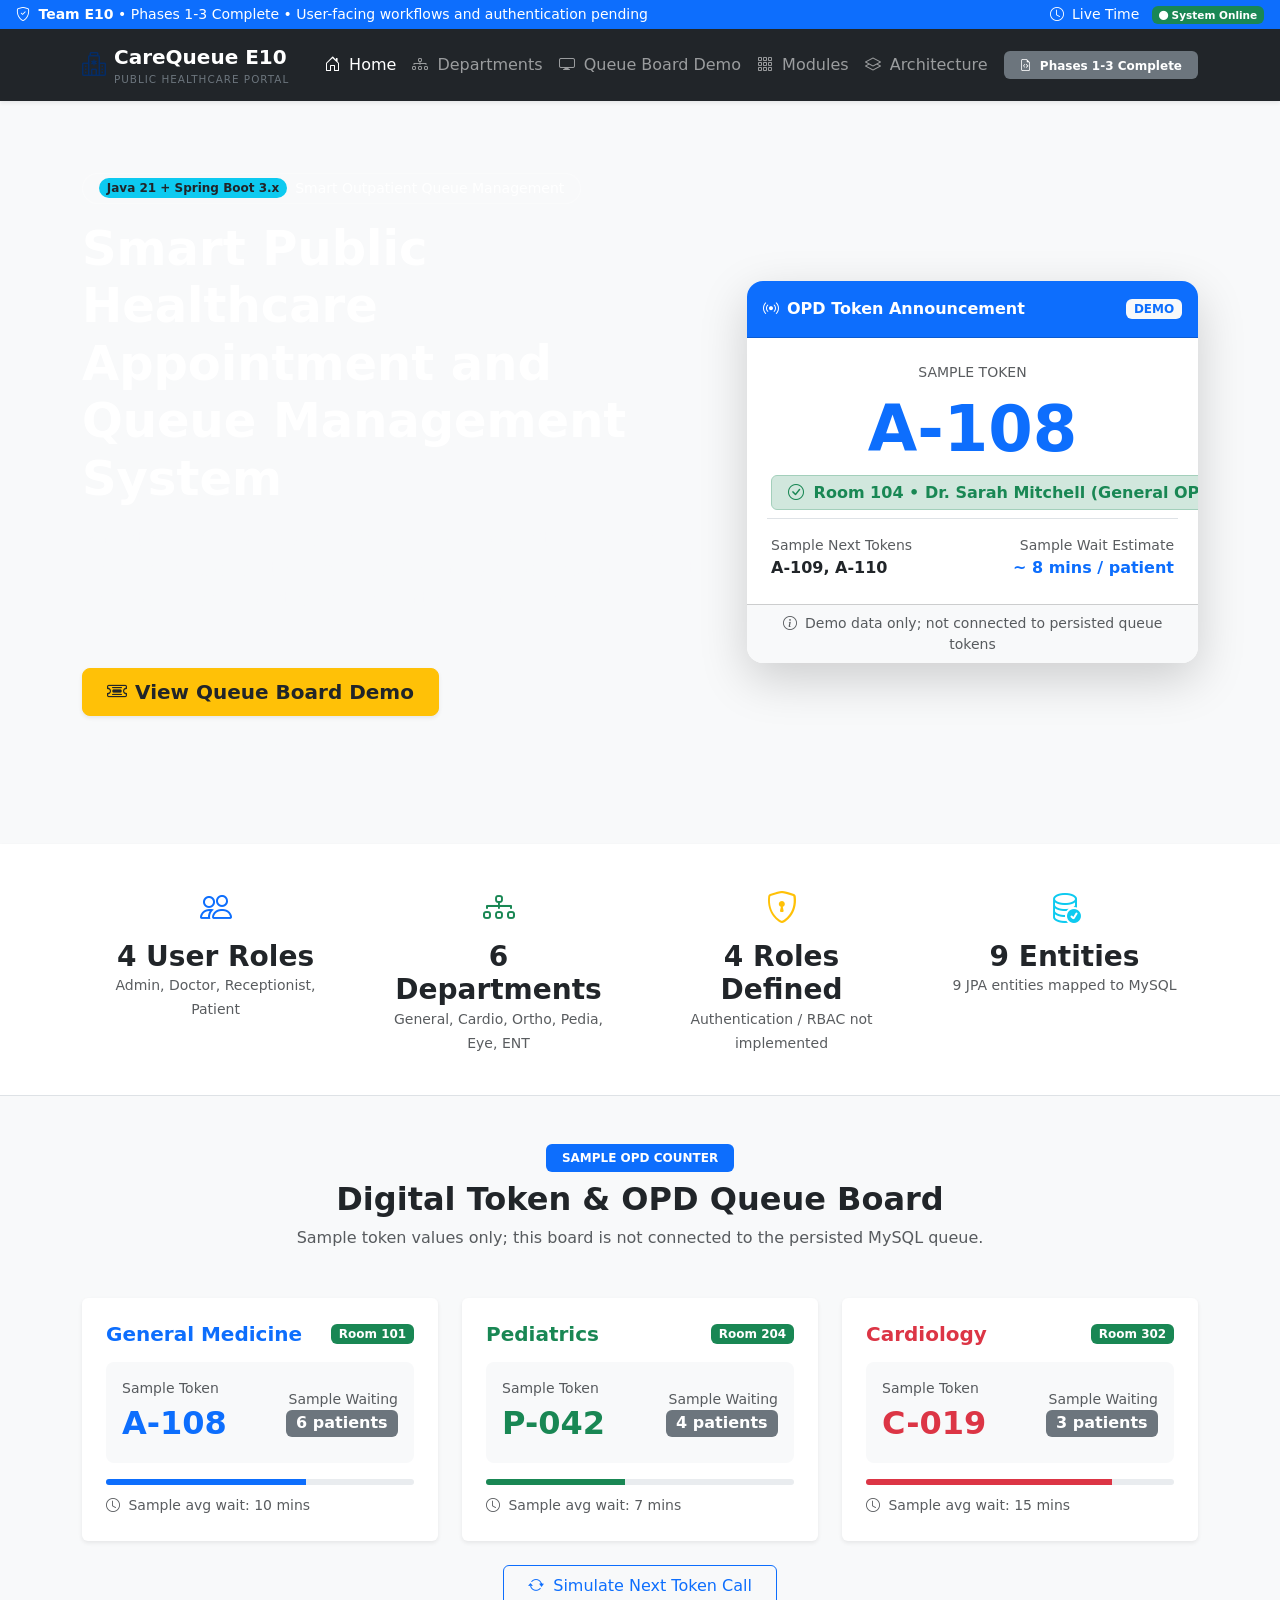
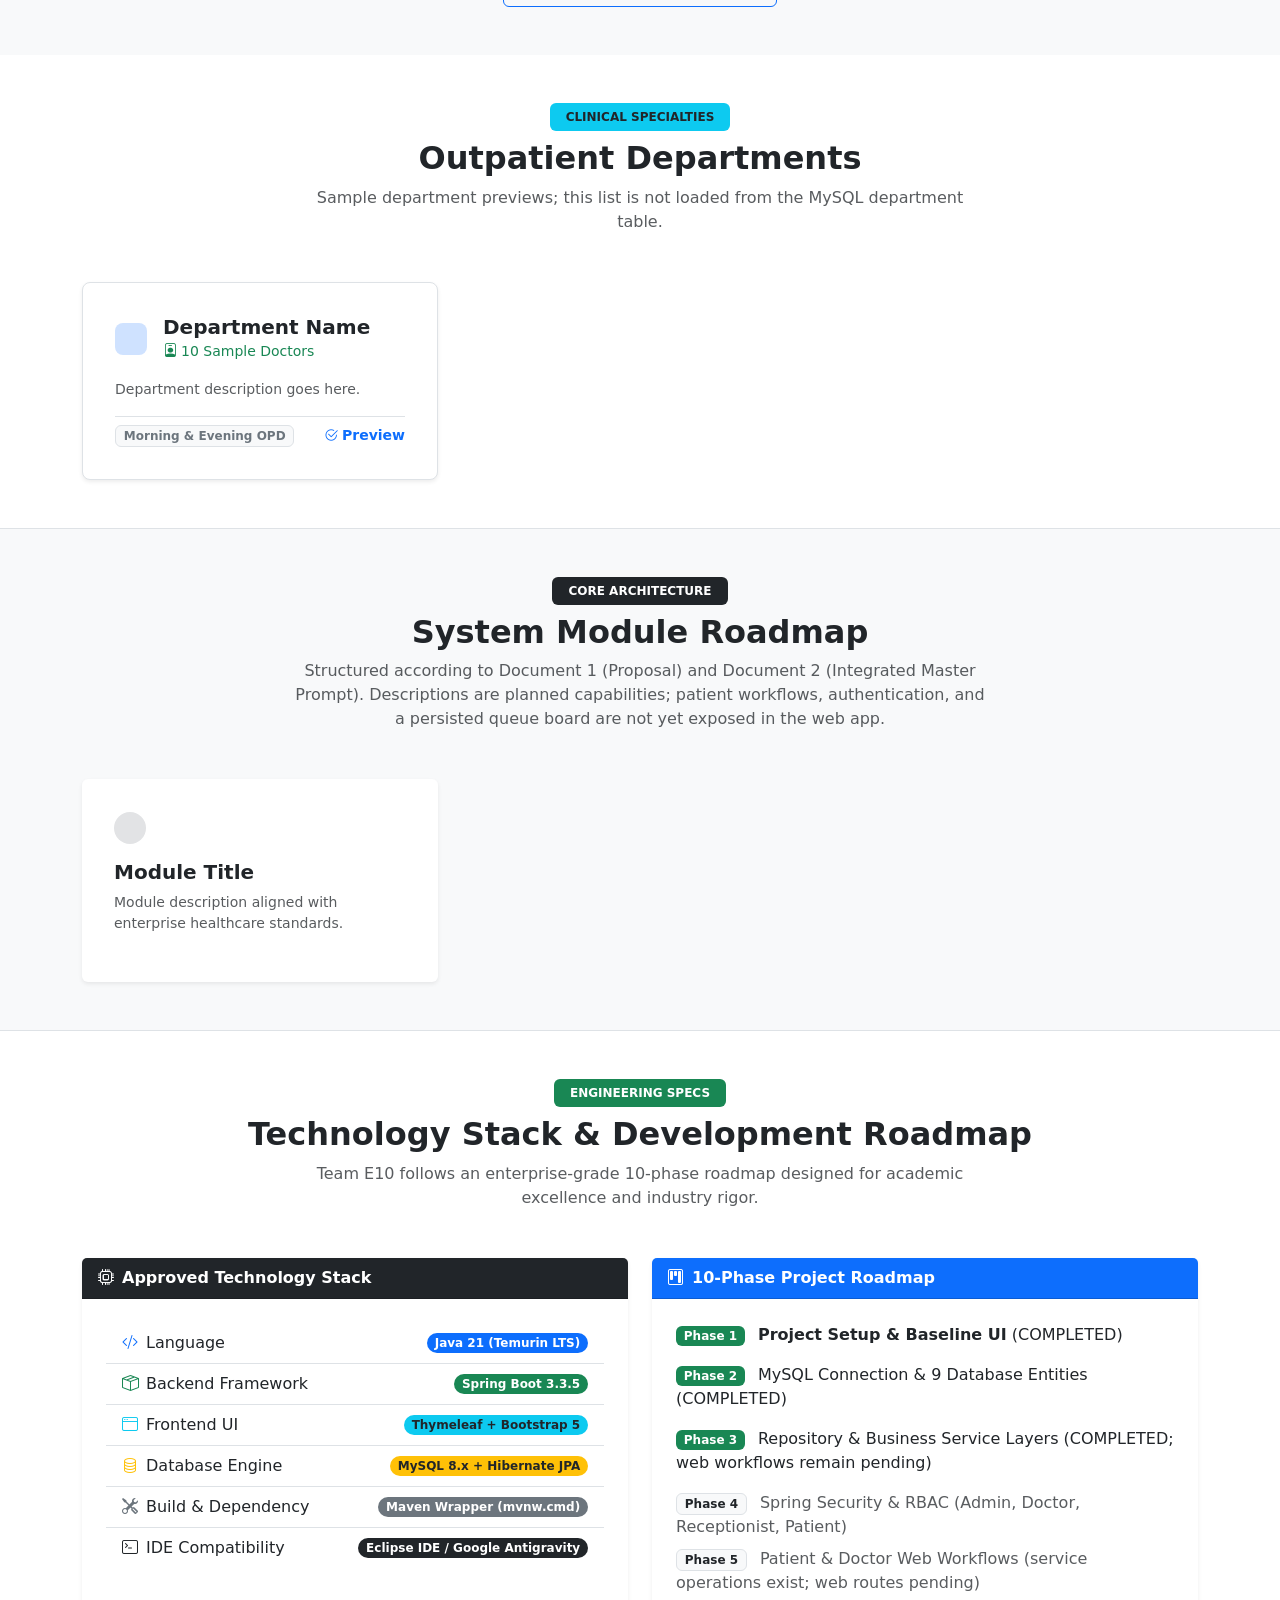
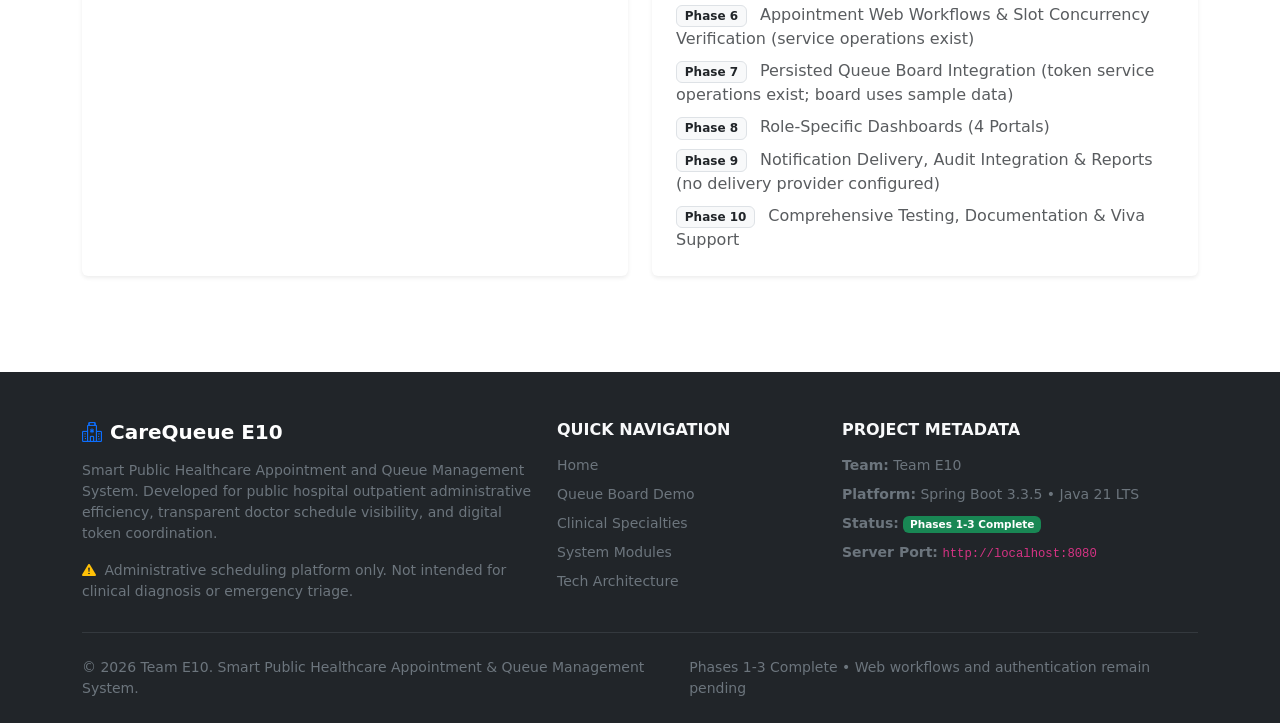
==== src/main/resources/templates/index.html @ 9a917bd4 "Prepare Team E10 CareQueue for deployment" ====
<!DOCTYPE html>
<html lang="en" xmlns:th="http://www.thymeleaf.org">
<head>
    <meta charset="UTF-8">
    <meta name="viewport" content="width=device-width, initial-scale=1.0">
    <title th:text="${appName} + ' | ' + ${teamName}">Smart Public Healthcare - Team E10</title>

    <!-- Bootstrap 5 CSS -->
    <link href="https://cdn.jsdelivr.net/npm/bootstrap@5.3.3/dist/css/bootstrap.min.css" rel="stylesheet" integrity="sha384-QWTKZyjpPEjISv5WaRU9OFeRpok6YctnYmDr5pNlyT2bRjXh0JMhjY6hW+ALEwIH" crossorigin="anonymous">
    <!-- Bootstrap Icons -->
    <link rel="stylesheet" href="https://cdn.jsdelivr.net/npm/bootstrap-icons@1.11.3/font/bootstrap-icons.min.css">
    <!-- Custom CSS -->
    <link rel="stylesheet" th:href="@{/css/style.css}" href="/css/style.css">
</head>
<body class="d-flex flex-column min-vh-100 bg-light">

    <!-- Top Announcement Bar -->
    <div class="bg-primary text-white py-1 px-3 small d-flex justify-content-between align-items-center">
        <div>
            <i class="bi bi-shield-check me-1"></i>
            <span class="fw-semibold" th:text="${teamName}">Team E10</span> &bull;
            <span>Phases 1-3 Complete &bull; User-facing workflows and authentication pending</span>
        </div>
        <div class="d-none d-md-block">
            <i class="bi bi-clock me-1"></i>
            <span id="liveClock" th:text="${serverTime}">Live Time</span>
            <span class="badge bg-success ms-2"><i class="bi bi-circle-fill small me-1"></i>System Online</span>
        </div>
    </div>

    <!-- Main Navigation Bar -->
    <nav class="navbar navbar-expand-lg navbar-dark bg-dark sticky-top shadow-sm">
        <div class="container">
            <a class="navbar-brand d-flex align-items-center" href="#">
                <span class="brand-icon me-2">
                    <i class="bi bi-hospital fs-4 text-primary-emphasis"></i>
                </span>
                <div>
                    <span class="fw-bold tracking-tight">CareQueue E10</span>
                    <small class="d-block text-secondary text-uppercase" style="font-size: 0.65rem; letter-spacing: 1px;">Public Healthcare Portal</small>
                </div>
            </a>
            <button class="navbar-toggler" type="button" data-bs-toggle="collapse" data-bs-target="#navbarContent" aria-controls="navbarContent" aria-expanded="false" aria-label="Toggle navigation">
                <span class="navbar-toggler-icon"></span>
            </button>
            <div class="collapse navbar-collapse" id="navbarContent">
                <ul class="navbar-nav ms-auto mb-2 mb-lg-0 align-items-lg-center">
                    <li class="nav-item">
                        <a class="nav-link active" aria-current="page" href="#home"><i class="bi bi-house-door me-1"></i> Home</a>
                    </li>
                    <li class="nav-item">
                        <a class="nav-link" href="#departments"><i class="bi bi-diagram-3 me-1"></i> Departments</a>
                    </li>
                    <li class="nav-item">
                        <a class="nav-link" href="#queue-board"><i class="bi bi-display me-1"></i> Queue Board Demo</a>
                    </li>
                    <li class="nav-item">
                        <a class="nav-link" href="#modules"><i class="bi bi-grid-3x3-gap me-1"></i> Modules</a>
                    </li>
                    <li class="nav-item">
                        <a class="nav-link" href="#architecture"><i class="bi bi-layers me-1"></i> Architecture</a>
                    </li>
                    <li class="nav-item ms-lg-2">
                        <span class="badge bg-secondary px-3 py-2 text-white">
                            <i class="bi bi-file-earmark-code me-1"></i> Phases 1-3 Complete
                        </span>
                    </li>
                </ul>
            </div>
        </div>
    </nav>

    <!-- Hero Section -->
    <header id="home" class="hero-section text-white py-5 position-relative">
        <div class="container py-4">
            <div class="row align-items-center g-4">
                <div class="col-lg-7">
                    <div class="d-inline-flex align-items-center bg-white bg-opacity-10 border border-white border-opacity-25 rounded-pill px-3 py-1 mb-3">
                        <span class="badge bg-info text-dark rounded-pill me-2">Java 21 + Spring Boot 3.x</span>
                        <small class="text-white">Smart Outpatient Queue Management</small>
                    </div>
                    <h1 class="display-5 fw-bold mb-3" th:text="${appName}">Smart Public Healthcare Appointment and Queue Management System</h1>
                    <p class="lead text-light mb-4">
                        A centralized, transparent scheduling and digital queuing platform designed to eliminate OPD crowding, reduce patient waiting times, and streamline doctor clinic schedules in public hospitals.
                    </p>
                    <div class="d-flex flex-wrap gap-2">
                        <a href="#queue-board" class="btn btn-warning btn-lg px-4 fw-semibold text-dark shadow-sm">
                            <i class="bi bi-ticket-detailed me-2"></i>View Queue Board Demo
                        </a>
                        <a href="#modules" class="btn btn-outline-light btn-lg px-4">
                            <i class="bi bi-info-circle me-2"></i>Explore System Modules
                        </a>
                    </div>
                </div>
                <div class="col-lg-5">
                    <!-- Sample OPD Status Highlight Box -->
                    <div class="card border-0 shadow-lg text-dark bg-white rounded-4 overflow-hidden">
                        <div class="card-header bg-primary text-white py-3 d-flex justify-content-between align-items-center">
                            <span class="fw-bold"><i class="bi bi-broadcast me-2"></i>OPD Token Announcement</span>
                            <span class="badge bg-light text-primary">DEMO</span>
                        </div>
                        <div class="card-body p-4 text-center">
                            <div class="text-muted small text-uppercase tracking-wider">Sample Token</div>
                            <div class="display-3 fw-bold text-primary my-2" id="currentTokenDisplay">A-108</div>
                            <div class="badge bg-success-subtle text-success border border-success-subtle px-3 py-2 fs-6 mb-3">
                                <i class="bi bi-check-circle me-1"></i> Room 104 &bull; Dr. Sarah Mitchell (General OPD)
                            </div>
                            <div class="row g-2 text-start pt-2 border-top">
                                <div class="col-6">
                                    <small class="text-muted d-block">Sample Next Tokens</small>
                                    <span class="fw-bold text-dark fs-6" id="nextTokenDisplay">A-109, A-110</span>
                                </div>
                                <div class="col-6 text-end">
                                    <small class="text-muted d-block">Sample Wait Estimate</small>
                                    <span class="fw-bold text-primary fs-6" id="estWaitDisplay">~ 8 mins / patient</span>
                                </div>
                            </div>
                        </div>
                        <div class="card-footer bg-light small text-center text-muted py-2">
                            <i class="bi bi-info-circle me-1"></i> Demo data only; not connected to persisted queue tokens
                        </div>
                    </div>
                </div>
            </div>
        </div>
    </header>

    <!-- Key Metrics Ribbon -->
    <section class="py-4 bg-white border-bottom shadow-sm">
        <div class="container">
            <div class="row text-center g-3">
                <div class="col-6 col-md-3">
                    <div class="p-3">
                        <i class="bi bi-people fs-2 text-primary"></i>
                        <h3 class="fw-bold mt-2 mb-0">4 User Roles</h3>
                        <small class="text-muted">Admin, Doctor, Receptionist, Patient</small>
                    </div>
                </div>
                <div class="col-6 col-md-3">
                    <div class="p-3">
                        <i class="bi bi-diagram-3 fs-2 text-success"></i>
                        <h3 class="fw-bold mt-2 mb-0">6 Departments</h3>
                        <small class="text-muted">General, Cardio, Ortho, Pedia, Eye, ENT</small>
                    </div>
                </div>
                <div class="col-6 col-md-3">
                    <div class="p-3">
                        <i class="bi bi-shield-lock fs-2 text-warning"></i>
                        <h3 class="fw-bold mt-2 mb-0">4 Roles Defined</h3>
                        <small class="text-muted">Authentication / RBAC not implemented</small>
                    </div>
                </div>
                <div class="col-6 col-md-3">
                    <div class="p-3">
                        <i class="bi bi-database-check fs-2 text-info"></i>
                        <h3 class="fw-bold mt-2 mb-0">9 Entities</h3>
                        <small class="text-muted">9 JPA entities mapped to MySQL</small>
                    </div>
                </div>
            </div>
        </div>
    </section>

    <!-- Sample OPD Queue Board Section -->
    <section id="queue-board" class="py-5 bg-light">
        <div class="container">
            <div class="text-center mb-5">
                <span class="badge bg-primary text-uppercase px-3 py-2 mb-2">Sample OPD Counter</span>
                <h2 class="fw-bold">Digital Token &amp; OPD Queue Board</h2>
                <p class="text-muted mx-auto" style="max-width: 700px;">
                    Sample token values only; this board is not connected to the persisted MySQL queue.
                </p>
            </div>

            <div class="row g-4">
                <div class="col-md-4">
                    <div class="card h-100 border-0 shadow-sm queue-card">
                        <div class="card-body p-4">
                            <div class="d-flex justify-content-between align-items-center mb-3">
                                <h5 class="fw-bold mb-0 text-primary">General Medicine</h5>
                                <span class="badge bg-success">Room 101</span>
                            </div>
                            <div class="d-flex align-items-center justify-content-between my-3 p-3 bg-light rounded-3">
                                <div>
                                    <small class="text-muted d-block">Sample Token</small>
                                    <span class="fs-2 fw-bold text-primary">A-108</span>
                                </div>
                                <div class="text-end">
                                    <small class="text-muted d-block">Sample Waiting</small>
                                    <span class="badge bg-secondary fs-6">6 patients</span>
                                </div>
                            </div>
                            <div class="progress mb-2" style="height: 6px;">
                                <div class="progress-bar bg-primary" role="progressbar" style="width: 65%;" aria-valuenow="65" aria-valuemin="0" aria-valuemax="100"></div>
                            </div>
                            <small class="text-muted"><i class="bi bi-clock me-1"></i> Sample avg wait: 10 mins</small>
                        </div>
                    </div>
                </div>

                <div class="col-md-4">
                    <div class="card h-100 border-0 shadow-sm queue-card">
                        <div class="card-body p-4">
                            <div class="d-flex justify-content-between align-items-center mb-3">
                                <h5 class="fw-bold mb-0 text-success">Pediatrics</h5>
                                <span class="badge bg-success">Room 204</span>
                            </div>
                            <div class="d-flex align-items-center justify-content-between my-3 p-3 bg-light rounded-3">
                                <div>
                                    <small class="text-muted d-block">Sample Token</small>
                                    <span class="fs-2 fw-bold text-success">P-042</span>
                                </div>
                                <div class="text-end">
                                    <small class="text-muted d-block">Sample Waiting</small>
                                    <span class="badge bg-secondary fs-6">4 patients</span>
                                </div>
                            </div>
                            <div class="progress mb-2" style="height: 6px;">
                                <div class="progress-bar bg-success" role="progressbar" style="width: 45%;" aria-valuenow="45" aria-valuemin="0" aria-valuemax="100"></div>
                            </div>
                            <small class="text-muted"><i class="bi bi-clock me-1"></i> Sample avg wait: 7 mins</small>
                        </div>
                    </div>
                </div>

                <div class="col-md-4">
                    <div class="card h-100 border-0 shadow-sm queue-card">
                        <div class="card-body p-4">
                            <div class="d-flex justify-content-between align-items-center mb-3">
                                <h5 class="fw-bold mb-0 text-danger">Cardiology</h5>
                                <span class="badge bg-success">Room 302</span>
                            </div>
                            <div class="d-flex align-items-center justify-content-between my-3 p-3 bg-light rounded-3">
                                <div>
                                    <small class="text-muted d-block">Sample Token</small>
                                    <span class="fs-2 fw-bold text-danger">C-019</span>
                                </div>
                                <div class="text-end">
                                    <small class="text-muted d-block">Sample Waiting</small>
                                    <span class="badge bg-secondary fs-6">3 patients</span>
                                </div>
                            </div>
                            <div class="progress mb-2" style="height: 6px;">
                                <div class="progress-bar bg-danger" role="progressbar" style="width: 80%;" aria-valuenow="80" aria-valuemin="0" aria-valuemax="100"></div>
                            </div>
                            <small class="text-muted"><i class="bi bi-clock me-1"></i> Sample avg wait: 15 mins</small>
                        </div>
                    </div>
                </div>
            </div>

            <!-- Interactive Token Simulator Button -->
            <div class="text-center mt-4">
                <button type="button" id="btnSimulateToken" class="btn btn-outline-primary px-4 py-2">
                    <i class="bi bi-arrow-repeat me-1"></i> Simulate Next Token Call
                </button>
                <div id="simAlert" class="mt-2 text-success small fw-semibold" style="display: none;"></div>
            </div>
        </div>
    </section>

    <!-- Hospital Departments Section -->
    <section id="departments" class="py-5 bg-white">
        <div class="container">
            <div class="text-center mb-5">
                <span class="badge bg-info text-dark text-uppercase px-3 py-2 mb-2">Clinical Specialties</span>
                <h2 class="fw-bold">Outpatient Departments</h2>
                <p class="text-muted mx-auto" style="max-width: 650px;">
                    Sample department previews; this list is not loaded from the MySQL department table.
                </p>
            </div>

            <div class="row g-4">
                <div class="col-md-6 col-lg-4" th:each="dept : ${departments}">
                    <div class="card h-100 border rounded-3 p-3 department-card shadow-sm">
                        <div class="card-body">
                            <div class="d-flex align-items-center mb-3">
                                <div class="icon-box bg-primary-subtle text-primary rounded-3 p-3 me-3">
                                    <i class="bi fs-3" th:classappend="${dept.icon}"></i>
                                </div>
                                <div>
                                    <h5 class="fw-bold mb-0 text-dark" th:text="${dept.name}">Department Name</h5>
                                    <small class="text-success"><i class="bi bi-person-badge me-1"></i><span th:text="${dept.doctorCount}">10</span> Sample Doctors</small>
                                </div>
                            </div>
                            <p class="text-muted small mb-3" th:text="${dept.description}">Department description goes here.</p>
                            <div class="d-flex justify-content-between align-items-center pt-2 border-top">
                                <span class="badge bg-light text-secondary border">Morning &amp; Evening OPD</span>
                                <span class="text-primary small fw-semibold"><i class="bi bi-check2-circle me-1"></i>Preview</span>
                            </div>
                        </div>
                    </div>
                </div>
            </div>
        </div>
    </section>

    <!-- System Modules Section -->
    <section id="modules" class="py-5 bg-light border-top">
        <div class="container">
            <div class="text-center mb-5">
                <span class="badge bg-dark text-uppercase px-3 py-2 mb-2">Core Architecture</span>
                <h2 class="fw-bold">System Module Roadmap</h2>
                <p class="text-muted mx-auto" style="max-width: 700px;">
                    Structured according to Document 1 (Proposal) and Document 2 (Integrated Master Prompt).
                    Descriptions are planned capabilities; patient workflows, authentication, and a persisted queue board are not yet exposed in the web app.
                </p>
            </div>

            <div class="row g-4">
                <div class="col-md-6 col-lg-4" th:each="moduleItem : ${modules}">
                    <div class="card h-100 border-0 shadow-sm p-3 module-card">
                        <div class="card-body">
                            <div class="icon-box bg-secondary-subtle text-dark rounded-circle p-3 d-inline-flex mb-3">
                                <i class="bi fs-4" th:classappend="${moduleItem.icon}"></i>
                            </div>
                            <h5 class="fw-bold text-dark mb-2" th:text="${moduleItem.title}">Module Title</h5>
                            <p class="text-muted small" th:text="${moduleItem.description}">Module description aligned with enterprise healthcare standards.</p>
                        </div>
                    </div>
                </div>
            </div>
        </div>
    </section>

    <!-- Technical Architecture & Specifications Section -->
    <section id="architecture" class="py-5 bg-white border-top">
        <div class="container">
            <div class="text-center mb-5">
                <span class="badge bg-success text-uppercase px-3 py-2 mb-2">Engineering Specs</span>
                <h2 class="fw-bold">Technology Stack &amp; Development Roadmap</h2>
                <p class="text-muted mx-auto" style="max-width: 700px;">
                    Team E10 follows an enterprise-grade 10-phase roadmap designed for academic excellence and industry rigor.
                </p>
            </div>

            <div class="row g-4 mb-5">
                <div class="col-lg-6">
                    <div class="card border-0 shadow-sm h-100">
                        <div class="card-header bg-dark text-white fw-bold">
                            <i class="bi bi-cpu me-2"></i>Approved Technology Stack
                        </div>
                        <div class="card-body p-4">
                            <ul class="list-group list-group-flush">
                                <li class="list-group-item d-flex justify-content-between align-items-center">
                                    <span><i class="bi bi-code-slash text-primary me-2"></i>Language</span>
                                    <span class="badge bg-primary rounded-pill">Java 21 (Temurin LTS)</span>
                                </li>
                                <li class="list-group-item d-flex justify-content-between align-items-center">
                                    <span><i class="bi bi-box-seam text-success me-2"></i>Backend Framework</span>
                                    <span class="badge bg-success rounded-pill">Spring Boot 3.3.5</span>
                                </li>
                                <li class="list-group-item d-flex justify-content-between align-items-center">
                                    <span><i class="bi bi-window text-info me-2"></i>Frontend UI</span>
                                    <span class="badge bg-info text-dark rounded-pill">Thymeleaf + Bootstrap 5</span>
                                </li>
                                <li class="list-group-item d-flex justify-content-between align-items-center">
                                    <span><i class="bi bi-database text-warning me-2"></i>Database Engine</span>
                                    <span class="badge bg-warning text-dark rounded-pill">MySQL 8.x + Hibernate JPA</span>
                                </li>
                                <li class="list-group-item d-flex justify-content-between align-items-center">
                                    <span><i class="bi bi-tools text-secondary me-2"></i>Build &amp; Dependency</span>
                                    <span class="badge bg-secondary rounded-pill">Maven Wrapper (mvnw.cmd)</span>
                                </li>
                                <li class="list-group-item d-flex justify-content-between align-items-center">
                                    <span><i class="bi bi-terminal text-dark me-2"></i>IDE Compatibility</span>
                                    <span class="badge bg-dark rounded-pill">Eclipse IDE / Google Antigravity</span>
                                </li>
                            </ul>
                        </div>
                    </div>
                </div>

                <div class="col-lg-6">
                    <div class="card border-0 shadow-sm h-100">
                        <div class="card-header bg-primary text-white fw-bold">
                            <i class="bi bi-kanban me-2"></i>10-Phase Project Roadmap
                        </div>
                        <div class="card-body p-4">
                            <div class="timeline">
                                <div class="timeline-item active mb-3">
                                    <span class="badge bg-success me-2">Phase 1</span>
                                    <strong>Project Setup &amp; Baseline UI</strong> (COMPLETED)
                                </div>
                                <div class="timeline-item active mb-3">
                                    <span class="badge bg-success me-2">Phase 2</span>
                                    MySQL Connection &amp; 9 Database Entities (COMPLETED)
                                </div>
                                <div class="timeline-item active mb-3">
                                    <span class="badge bg-success me-2">Phase 3</span>
                                    Repository &amp; Business Service Layers (COMPLETED; web workflows remain pending)
                                </div>
                                <div class="timeline-item text-muted mb-2">
                                    <span class="badge bg-light text-dark border me-2">Phase 4</span>
                                    Spring Security &amp; RBAC (Admin, Doctor, Receptionist, Patient)
                                </div>
                                <div class="timeline-item text-muted mb-2">
                                    <span class="badge bg-light text-dark border me-2">Phase 5</span>
                                    Patient &amp; Doctor Web Workflows (service operations exist; web routes pending)
                                </div>
                                <div class="timeline-item text-muted mb-2">
                                    <span class="badge bg-light text-dark border me-2">Phase 6</span>
                                    Appointment Web Workflows &amp; Slot Concurrency Verification (service operations exist)
                                </div>
                                <div class="timeline-item text-muted mb-2">
                                    <span class="badge bg-light text-dark border me-2">Phase 7</span>
                                    Persisted Queue Board Integration (token service operations exist; board uses sample data)
                                </div>
                                <div class="timeline-item text-muted mb-2">
                                    <span class="badge bg-light text-dark border me-2">Phase 8</span>
                                    Role-Specific Dashboards (4 Portals)
                                </div>
                                <div class="timeline-item text-muted mb-2">
                                    <span class="badge bg-light text-dark border me-2">Phase 9</span>
                                    Notification Delivery, Audit Integration &amp; Reports (no delivery provider configured)
                                </div>
                                <div class="timeline-item text-muted">
                                    <span class="badge bg-light text-dark border me-2">Phase 10</span>
                                    Comprehensive Testing, Documentation &amp; Viva Support
                                </div>
                            </div>
                        </div>
                    </div>
                </div>
            </div>
        </div>
    </section>

    <!-- Footer -->
    <footer class="bg-dark text-white pt-5 pb-4 mt-auto">
        <div class="container">
            <div class="row g-4">
                <div class="col-md-6 col-lg-5">
                    <h5 class="fw-bold text-white mb-3">
                        <i class="bi bi-hospital text-primary me-2"></i>CareQueue E10
                    </h5>
                    <p class="text-secondary small">
                        Smart Public Healthcare Appointment and Queue Management System. Developed for public hospital outpatient administrative efficiency, transparent doctor schedule visibility, and digital token coordination.
                    </p>
                    <p class="small text-secondary mb-0">
                        <i class="bi bi-exclamation-triangle-fill text-warning me-1"></i>
                        Administrative scheduling platform only. Not intended for clinical diagnosis or emergency triage.
                    </p>
                </div>
                <div class="col-md-3 col-lg-3">
                    <h6 class="fw-bold text-uppercase text-light mb-3">Quick Navigation</h6>
                    <ul class="list-unstyled small">
                        <li class="mb-2"><a href="#home" class="text-secondary text-decoration-none hover-white">Home</a></li>
                        <li class="mb-2"><a href="#queue-board" class="text-secondary text-decoration-none hover-white">Queue Board Demo</a></li>
                        <li class="mb-2"><a href="#departments" class="text-secondary text-decoration-none hover-white">Clinical Specialties</a></li>
                        <li class="mb-2"><a href="#modules" class="text-secondary text-decoration-none hover-white">System Modules</a></li>
                        <li class="mb-2"><a href="#architecture" class="text-secondary text-decoration-none hover-white">Tech Architecture</a></li>
                    </ul>
                </div>
                <div class="col-md-3 col-lg-4">
                    <h6 class="fw-bold text-uppercase text-light mb-3">Project Metadata</h6>
                    <ul class="list-unstyled small text-secondary">
                        <li class="mb-2"><strong>Team:</strong> <span th:text="${teamName}">Team E10</span></li>
                        <li class="mb-2"><strong>Platform:</strong> Spring Boot 3.3.5 &bull; Java 21 LTS</li>
                        <li class="mb-2"><strong>Status:</strong> <span class="badge bg-success">Phases 1-3 Complete</span></li>
                        <li class="mb-2"><strong>Server Port:</strong> <code th:text="|http://localhost:${serverPort}|">http://localhost:8080</code></li>
                    </ul>
                </div>
            </div>
            <hr class="border-secondary my-4">
            <div class="d-flex flex-column flex-sm-row justify-content-between align-items-center small text-secondary">
                <div>&copy; 2026 Team E10. Smart Public Healthcare Appointment &amp; Queue Management System.</div>
                <div class="mt-2 mt-sm-0">Phases 1-3 Complete &bull; Web workflows and authentication remain pending</div>
            </div>
        </div>
    </footer>

    <!-- Bootstrap 5 Bundle JS -->
    <script src="https://cdn.jsdelivr.net/npm/bootstrap@5.3.3/dist/js/bootstrap.bundle.min.js" integrity="sha384-YvpcrYf0tY3lHB60NNkmXc5s9fDVZLESaAA55NDzOxhy9GkcIdslK1eN7N6jIeHz" crossorigin="anonymous"></script>
    <!-- Custom JavaScript -->
    <script th:src="@{/js/main.js}" src="/js/main.js"></script>
</body>
</html>
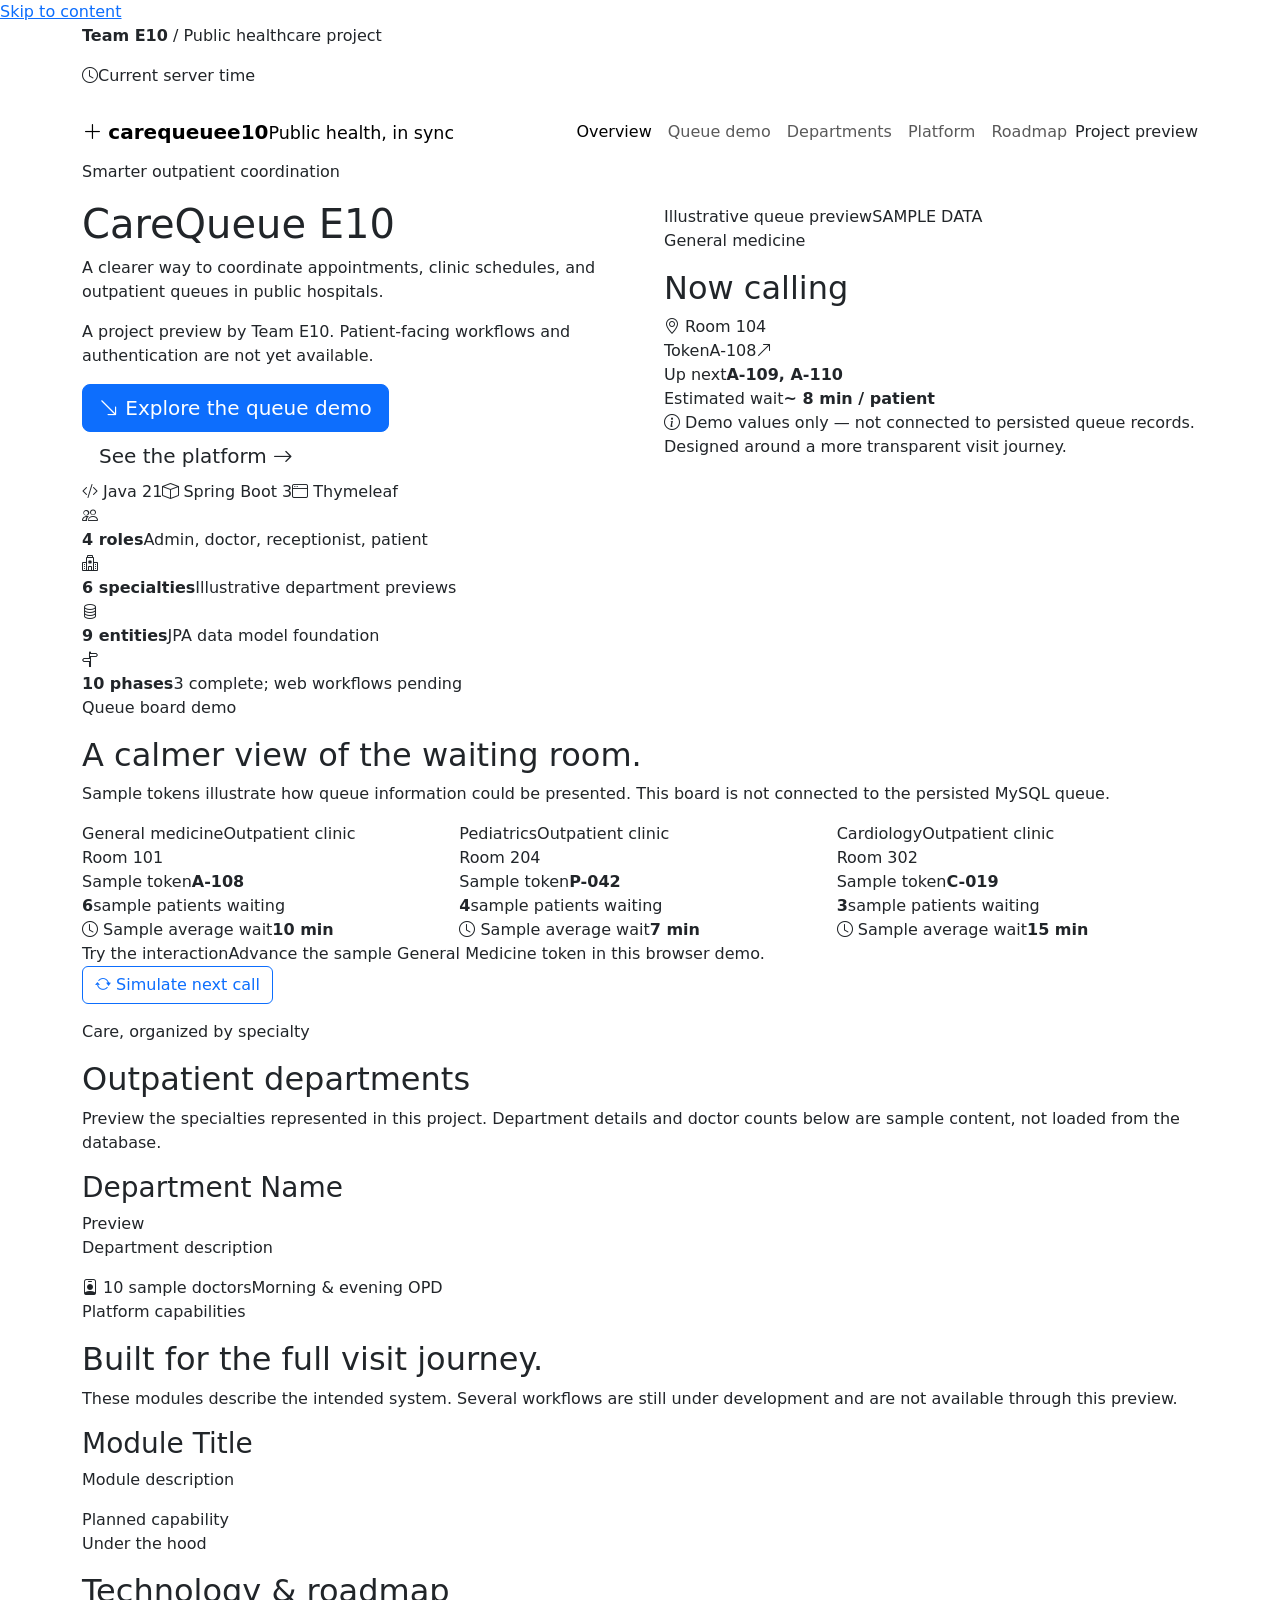
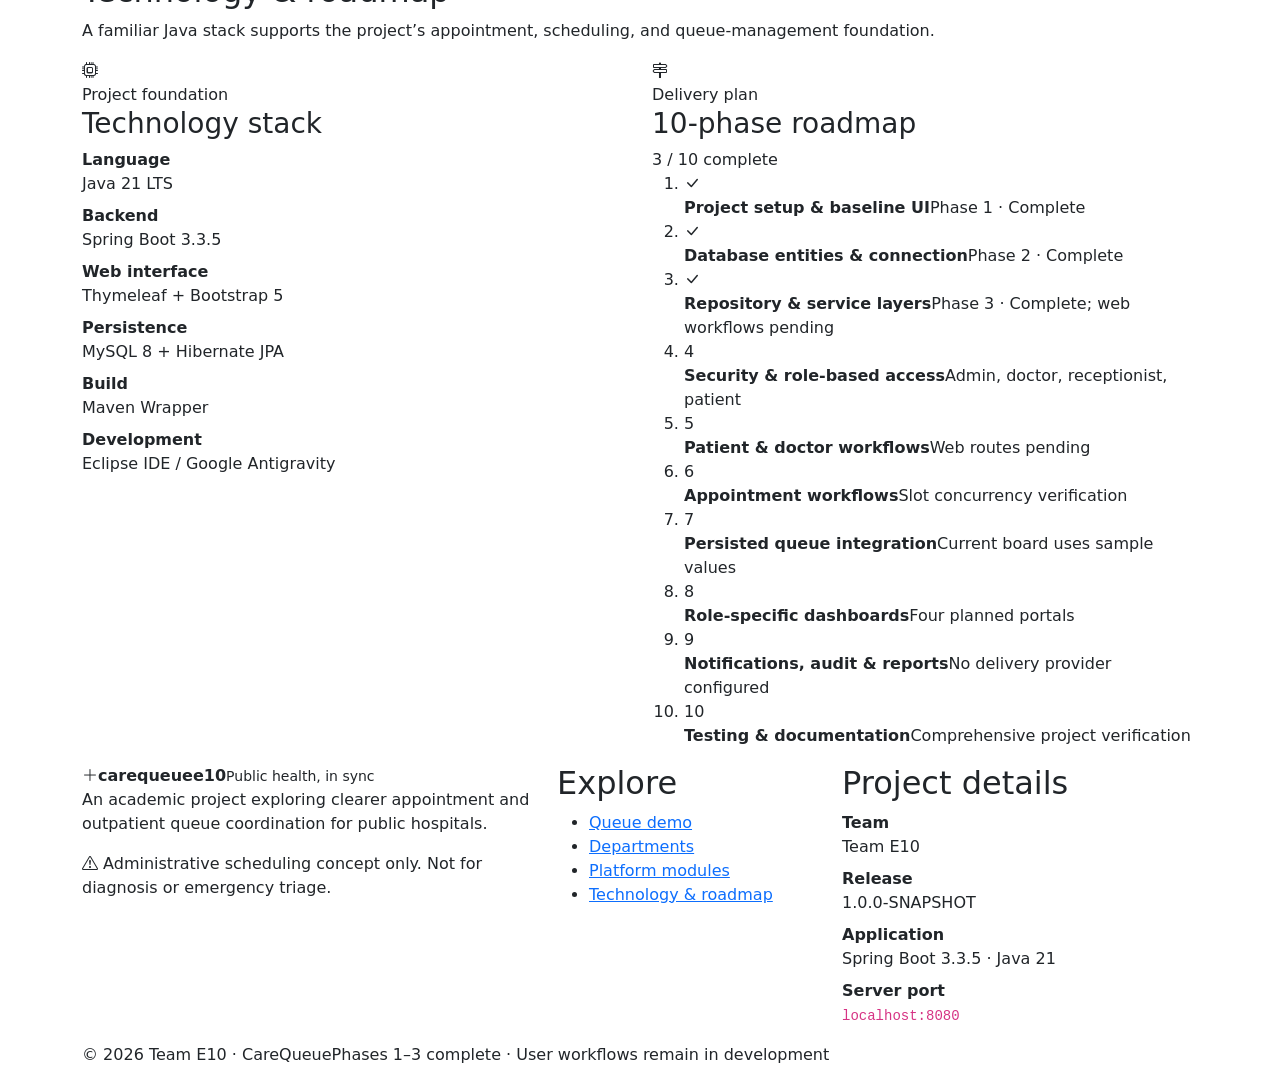
==== commit 4c3af0ad: "Redesign CareQueue homepage" ====
--- a/src/main/resources/templates/index.html
+++ b/src/main/resources/templates/index.html
@@ -2,477 +2,156 @@
 <html lang="en" xmlns:th="http://www.thymeleaf.org">
 <head>
     <meta charset="UTF-8">
-    <meta name="viewport" content="width=device-width, initial-scale=1.0">
-    <title th:text="${appName} + ' | ' + ${teamName}">Smart Public Healthcare - Team E10</title>
-
-    <!-- Bootstrap 5 CSS -->
+    <meta name="viewport" content="width=device-width, initial-scale=1">
+    <meta name="theme-color" content="#f4f8fb">
+    <meta name="description" content="CareQueue E10 is a public healthcare appointment and outpatient queue management project by Team E10.">
+    <title th:text="${appName} + ' | CareQueue E10'">CareQueue E10 | Public healthcare, made clearer</title>
     <link href="https://cdn.jsdelivr.net/npm/bootstrap@5.3.3/dist/css/bootstrap.min.css" rel="stylesheet" integrity="sha384-QWTKZyjpPEjISv5WaRU9OFeRpok6YctnYmDr5pNlyT2bRjXh0JMhjY6hW+ALEwIH" crossorigin="anonymous">
-    <!-- Bootstrap Icons -->
     <link rel="stylesheet" href="https://cdn.jsdelivr.net/npm/bootstrap-icons@1.11.3/font/bootstrap-icons.min.css">
-    <!-- Custom CSS -->
     <link rel="stylesheet" th:href="@{/css/style.css}" href="/css/style.css">
 </head>
-<body class="d-flex flex-column min-vh-100 bg-light">
+<body>
+<a class="skip-link" href="#main-content">Skip to content</a>
+<div class="utility-bar">
+    <div class="container utility-inner">
+        <p class="utility-note"><span class="utility-mark" aria-hidden="true"></span><span><strong th:text="${teamName}">Team E10</strong> <span class="utility-separator">/</span> Public healthcare project</span></p>
+        <p class="utility-time"><i class="bi bi-clock" aria-hidden="true"></i><span id="liveClock" th:text="${serverTime}">Current server time</span></p>
+    </div>
+</div>
 
-    <!-- Top Announcement Bar -->
-    <div class="bg-primary text-white py-1 px-3 small d-flex justify-content-between align-items-center">
-        <div>
-            <i class="bi bi-shield-check me-1"></i>
-            <span class="fw-semibold" th:text="${teamName}">Team E10</span> &bull;
-            <span>Phases 1-3 Complete &bull; User-facing workflows and authentication pending</span>
-        </div>
-        <div class="d-none d-md-block">
-            <i class="bi bi-clock me-1"></i>
-            <span id="liveClock" th:text="${serverTime}">Live Time</span>
-            <span class="badge bg-success ms-2"><i class="bi bi-circle-fill small me-1"></i>System Online</span>
+<nav class="navbar navbar-expand-lg site-nav" aria-label="Main navigation">
+    <div class="container">
+        <a class="navbar-brand brand-lockup" href="#home" aria-label="CareQueue E10 home">
+            <span class="brand-symbol" aria-hidden="true"><i class="bi bi-plus-lg"></i></span>
+            <span class="brand-copy"><strong>carequeue<span>e10</span></strong><small>Public health, in sync</small></span>
+        </a>
+        <button class="navbar-toggler" type="button" data-bs-toggle="collapse" data-bs-target="#navbarContent" aria-controls="navbarContent" aria-expanded="false" aria-label="Open navigation">
+            <span class="navbar-toggler-icon"></span>
+        </button>
+        <div class="collapse navbar-collapse" id="navbarContent">
+            <ul class="navbar-nav ms-auto align-items-lg-center">
+                <li class="nav-item"><a class="nav-link active" aria-current="page" href="#home">Overview</a></li>
+                <li class="nav-item"><a class="nav-link" href="#queue-board">Queue demo</a></li>
+                <li class="nav-item"><a class="nav-link" href="#departments">Departments</a></li>
+                <li class="nav-item"><a class="nav-link" href="#modules">Platform</a></li>
+                <li class="nav-item"><a class="nav-link" href="#architecture">Roadmap</a></li>
+                <li class="nav-item nav-status"><span class="status-pill"><span class="status-dot" aria-hidden="true"></span>Project preview</span></li>
+            </ul>
         </div>
     </div>
+</nav>
 
-    <!-- Main Navigation Bar -->
-    <nav class="navbar navbar-expand-lg navbar-dark bg-dark sticky-top shadow-sm">
-        <div class="container">
-            <a class="navbar-brand d-flex align-items-center" href="#">
-                <span class="brand-icon me-2">
-                    <i class="bi bi-hospital fs-4 text-primary-emphasis"></i>
-                </span>
-                <div>
-                    <span class="fw-bold tracking-tight">CareQueue E10</span>
-                    <small class="d-block text-secondary text-uppercase" style="font-size: 0.65rem; letter-spacing: 1px;">Public Healthcare Portal</small>
+<main id="main-content">
+    <header id="home" class="hero-section">
+        <div class="hero-orbit hero-orbit-one" aria-hidden="true"></div>
+        <div class="hero-orbit hero-orbit-two" aria-hidden="true"></div>
+        <div class="container hero-container">
+            <div class="row align-items-center g-5">
+                <div class="col-lg-6 hero-copy">
+                    <p class="eyebrow hero-eyebrow"><span class="eyebrow-line"></span> Smarter outpatient coordination</p>
+                    <h1 th:text="${appName}">CareQueue E10</h1>
+                    <p class="hero-lede">A clearer way to coordinate appointments, clinic schedules, and outpatient queues in public hospitals.</p>
+                    <p class="hero-disclaimer">A project preview by Team E10. Patient-facing workflows and authentication are not yet available.</p>
+                    <div class="hero-actions">
+                        <a href="#queue-board" class="btn btn-primary btn-lg"><i class="bi bi-arrow-down-right" aria-hidden="true"></i> Explore the queue demo</a>
+                        <a href="#modules" class="btn btn-quiet-light btn-lg">See the platform <i class="bi bi-arrow-right" aria-hidden="true"></i></a>
+                    </div>
+                    <div class="hero-meta"><span><i class="bi bi-code-slash" aria-hidden="true"></i> Java 21</span><span><i class="bi bi-box" aria-hidden="true"></i> Spring Boot 3</span><span><i class="bi bi-window" aria-hidden="true"></i> Thymeleaf</span></div>
                 </div>
-            </a>
-            <button class="navbar-toggler" type="button" data-bs-toggle="collapse" data-bs-target="#navbarContent" aria-controls="navbarContent" aria-expanded="false" aria-label="Toggle navigation">
-                <span class="navbar-toggler-icon"></span>
-            </button>
-            <div class="collapse navbar-collapse" id="navbarContent">
-                <ul class="navbar-nav ms-auto mb-2 mb-lg-0 align-items-lg-center">
-                    <li class="nav-item">
-                        <a class="nav-link active" aria-current="page" href="#home"><i class="bi bi-house-door me-1"></i> Home</a>
-                    </li>
-                    <li class="nav-item">
-                        <a class="nav-link" href="#departments"><i class="bi bi-diagram-3 me-1"></i> Departments</a>
-                    </li>
-                    <li class="nav-item">
-                        <a class="nav-link" href="#queue-board"><i class="bi bi-display me-1"></i> Queue Board Demo</a>
-                    </li>
-                    <li class="nav-item">
-                        <a class="nav-link" href="#modules"><i class="bi bi-grid-3x3-gap me-1"></i> Modules</a>
-                    </li>
-                    <li class="nav-item">
-                        <a class="nav-link" href="#architecture"><i class="bi bi-layers me-1"></i> Architecture</a>
-                    </li>
-                    <li class="nav-item ms-lg-2">
-                        <span class="badge bg-secondary px-3 py-2 text-white">
-                            <i class="bi bi-file-earmark-code me-1"></i> Phases 1-3 Complete
-                        </span>
-                    </li>
-                </ul>
-            </div>
-        </div>
-    </nav>
-
-    <!-- Hero Section -->
-    <header id="home" class="hero-section text-white py-5 position-relative">
-        <div class="container py-4">
-            <div class="row align-items-center g-4">
-                <div class="col-lg-7">
-                    <div class="d-inline-flex align-items-center bg-white bg-opacity-10 border border-white border-opacity-25 rounded-pill px-3 py-1 mb-3">
-                        <span class="badge bg-info text-dark rounded-pill me-2">Java 21 + Spring Boot 3.x</span>
-                        <small class="text-white">Smart Outpatient Queue Management</small>
-                    </div>
-                    <h1 class="display-5 fw-bold mb-3" th:text="${appName}">Smart Public Healthcare Appointment and Queue Management System</h1>
-                    <p class="lead text-light mb-4">
-                        A centralized, transparent scheduling and digital queuing platform designed to eliminate OPD crowding, reduce patient waiting times, and streamline doctor clinic schedules in public hospitals.
-                    </p>
-                    <div class="d-flex flex-wrap gap-2">
-                        <a href="#queue-board" class="btn btn-warning btn-lg px-4 fw-semibold text-dark shadow-sm">
-                            <i class="bi bi-ticket-detailed me-2"></i>View Queue Board Demo
-                        </a>
-                        <a href="#modules" class="btn btn-outline-light btn-lg px-4">
-                            <i class="bi bi-info-circle me-2"></i>Explore System Modules
-                        </a>
-                    </div>
-                </div>
-                <div class="col-lg-5">
-                    <!-- Sample OPD Status Highlight Box -->
-                    <div class="card border-0 shadow-lg text-dark bg-white rounded-4 overflow-hidden">
-                        <div class="card-header bg-primary text-white py-3 d-flex justify-content-between align-items-center">
-                            <span class="fw-bold"><i class="bi bi-broadcast me-2"></i>OPD Token Announcement</span>
-                            <span class="badge bg-light text-primary">DEMO</span>
-                        </div>
-                        <div class="card-body p-4 text-center">
-                            <div class="text-muted small text-uppercase tracking-wider">Sample Token</div>
-                            <div class="display-3 fw-bold text-primary my-2" id="currentTokenDisplay">A-108</div>
-                            <div class="badge bg-success-subtle text-success border border-success-subtle px-3 py-2 fs-6 mb-3">
-                                <i class="bi bi-check-circle me-1"></i> Room 104 &bull; Dr. Sarah Mitchell (General OPD)
-                            </div>
-                            <div class="row g-2 text-start pt-2 border-top">
-                                <div class="col-6">
-                                    <small class="text-muted d-block">Sample Next Tokens</small>
-                                    <span class="fw-bold text-dark fs-6" id="nextTokenDisplay">A-109, A-110</span>
-                                </div>
-                                <div class="col-6 text-end">
-                                    <small class="text-muted d-block">Sample Wait Estimate</small>
-                                    <span class="fw-bold text-primary fs-6" id="estWaitDisplay">~ 8 mins / patient</span>
-                                </div>
-                            </div>
-                        </div>
-                        <div class="card-footer bg-light small text-center text-muted py-2">
-                            <i class="bi bi-info-circle me-1"></i> Demo data only; not connected to persisted queue tokens
-                        </div>
-                    </div>
+                <div class="col-lg-6">
+                    <section class="spotlight-card" aria-labelledby="spotlight-title">
+                        <div class="spotlight-topline"><span class="spotlight-kicker"><span class="status-dot" aria-hidden="true"></span> Illustrative queue preview</span><span class="demo-tag">SAMPLE DATA</span></div>
+                        <div class="spotlight-heading"><div><p class="eyebrow">General medicine</p><h2 id="spotlight-title">Now calling</h2></div><span class="room-chip"><i class="bi bi-geo-alt" aria-hidden="true"></i> Room 104</span></div>
+                        <div class="spotlight-token-row"><span class="token-prefix">Token</span><span class="spotlight-token" id="currentTokenDisplay">A-108</span><span class="token-check" aria-label="Sample token"><i class="bi bi-arrow-up-right" aria-hidden="true"></i></span></div>
+                        <div class="spotlight-divider"></div>
+                        <div class="spotlight-details"><div><span class="detail-label">Up next</span><strong id="nextTokenDisplay">A-109, A-110</strong></div><div><span class="detail-label">Estimated wait</span><strong id="estWaitDisplay">~ 8 min / patient</strong></div></div>
+                        <div class="spotlight-footnote"><i class="bi bi-info-circle" aria-hidden="true"></i> Demo values only — not connected to persisted queue records.</div>
+                    </section>
+                    <div class="hero-caption"><span class="caption-rule"></span><span>Designed around a more transparent visit journey.</span></div>
                 </div>
             </div>
         </div>
     </header>
 
-    <!-- Key Metrics Ribbon -->
-    <section class="py-4 bg-white border-bottom shadow-sm">
+    <section class="snapshot-section" aria-label="Project snapshot">
         <div class="container">
-            <div class="row text-center g-3">
-                <div class="col-6 col-md-3">
-                    <div class="p-3">
-                        <i class="bi bi-people fs-2 text-primary"></i>
-                        <h3 class="fw-bold mt-2 mb-0">4 User Roles</h3>
-                        <small class="text-muted">Admin, Doctor, Receptionist, Patient</small>
-                    </div>
-                </div>
-                <div class="col-6 col-md-3">
-                    <div class="p-3">
-                        <i class="bi bi-diagram-3 fs-2 text-success"></i>
-                        <h3 class="fw-bold mt-2 mb-0">6 Departments</h3>
-                        <small class="text-muted">General, Cardio, Ortho, Pedia, Eye, ENT</small>
-                    </div>
-                </div>
-                <div class="col-6 col-md-3">
-                    <div class="p-3">
-                        <i class="bi bi-shield-lock fs-2 text-warning"></i>
-                        <h3 class="fw-bold mt-2 mb-0">4 Roles Defined</h3>
-                        <small class="text-muted">Authentication / RBAC not implemented</small>
-                    </div>
-                </div>
-                <div class="col-6 col-md-3">
-                    <div class="p-3">
-                        <i class="bi bi-database-check fs-2 text-info"></i>
-                        <h3 class="fw-bold mt-2 mb-0">9 Entities</h3>
-                        <small class="text-muted">9 JPA entities mapped to MySQL</small>
-                    </div>
-                </div>
+            <div class="snapshot-grid">
+                <article class="snapshot-item"><span class="snapshot-icon"><i class="bi bi-people" aria-hidden="true"></i></span><div><strong>4 roles</strong><span>Admin, doctor, receptionist, patient</span></div></article>
+                <article class="snapshot-item"><span class="snapshot-icon"><i class="bi bi-hospital" aria-hidden="true"></i></span><div><strong>6 specialties</strong><span>Illustrative department previews</span></div></article>
+                <article class="snapshot-item"><span class="snapshot-icon"><i class="bi bi-database" aria-hidden="true"></i></span><div><strong>9 entities</strong><span>JPA data model foundation</span></div></article>
+                <article class="snapshot-item"><span class="snapshot-icon"><i class="bi bi-signpost-split" aria-hidden="true"></i></span><div><strong>10 phases</strong><span>3 complete; web workflows pending</span></div></article>
             </div>
         </div>
     </section>
 
-    <!-- Sample OPD Queue Board Section -->
-    <section id="queue-board" class="py-5 bg-light">
+    <section id="queue-board" class="section section-soft">
         <div class="container">
-            <div class="text-center mb-5">
-                <span class="badge bg-primary text-uppercase px-3 py-2 mb-2">Sample OPD Counter</span>
-                <h2 class="fw-bold">Digital Token &amp; OPD Queue Board</h2>
-                <p class="text-muted mx-auto" style="max-width: 700px;">
-                    Sample token values only; this board is not connected to the persisted MySQL queue.
-                </p>
+            <div class="section-heading section-heading-split">
+                <div><p class="eyebrow"><span class="eyebrow-line"></span> Queue board demo</p><h2>A calmer view of the waiting room.</h2></div>
+                <p>Sample tokens illustrate how queue information could be presented. This board is not connected to the persisted MySQL queue.</p>
             </div>
+            <div class="row g-3 queue-grid">
+                <div class="col-md-4"><article class="queue-card queue-card-blue"><div class="queue-card-head"><div><span class="queue-specialty">General medicine</span><span class="queue-clinic">Outpatient clinic</span></div><span class="room-chip room-chip-light">Room 101</span></div><div class="queue-card-main"><div><span class="detail-label">Sample token</span><strong class="queue-token">A-108</strong></div><div class="queue-wait"><strong>6</strong><span>sample patients waiting</span></div></div><div class="queue-progress" role="img" aria-label="Illustrative queue progress, 65 percent"><span style="--progress:65%"></span></div><div class="queue-card-foot"><span><i class="bi bi-clock" aria-hidden="true"></i> Sample average wait</span><strong>10 min</strong></div></article></div>
+                <div class="col-md-4"><article class="queue-card queue-card-teal"><div class="queue-card-head"><div><span class="queue-specialty">Pediatrics</span><span class="queue-clinic">Outpatient clinic</span></div><span class="room-chip room-chip-light">Room 204</span></div><div class="queue-card-main"><div><span class="detail-label">Sample token</span><strong class="queue-token">P-042</strong></div><div class="queue-wait"><strong>4</strong><span>sample patients waiting</span></div></div><div class="queue-progress" role="img" aria-label="Illustrative queue progress, 45 percent"><span style="--progress:45%"></span></div><div class="queue-card-foot"><span><i class="bi bi-clock" aria-hidden="true"></i> Sample average wait</span><strong>7 min</strong></div></article></div>
+                <div class="col-md-4"><article class="queue-card queue-card-violet"><div class="queue-card-head"><div><span class="queue-specialty">Cardiology</span><span class="queue-clinic">Outpatient clinic</span></div><span class="room-chip room-chip-light">Room 302</span></div><div class="queue-card-main"><div><span class="detail-label">Sample token</span><strong class="queue-token">C-019</strong></div><div class="queue-wait"><strong>3</strong><span>sample patients waiting</span></div></div><div class="queue-progress" role="img" aria-label="Illustrative queue progress, 80 percent"><span style="--progress:80%"></span></div><div class="queue-card-foot"><span><i class="bi bi-clock" aria-hidden="true"></i> Sample average wait</span><strong>15 min</strong></div></article></div>
+            </div>
+            <div class="simulator-bar"><div><span class="simulator-label">Try the interaction</span><span class="simulator-description">Advance the sample General Medicine token in this browser demo.</span></div><button type="button" id="btnSimulateToken" class="btn btn-outline-primary"><i class="bi bi-arrow-repeat" aria-hidden="true"></i> Simulate next call</button></div>
+            <p id="simAlert" class="sim-alert" role="status" aria-live="polite" aria-atomic="true"></p>
+        </div>
+    </section>
 
-            <div class="row g-4">
-                <div class="col-md-4">
-                    <div class="card h-100 border-0 shadow-sm queue-card">
-                        <div class="card-body p-4">
-                            <div class="d-flex justify-content-between align-items-center mb-3">
-                                <h5 class="fw-bold mb-0 text-primary">General Medicine</h5>
-                                <span class="badge bg-success">Room 101</span>
-                            </div>
-                            <div class="d-flex align-items-center justify-content-between my-3 p-3 bg-light rounded-3">
-                                <div>
-                                    <small class="text-muted d-block">Sample Token</small>
-                                    <span class="fs-2 fw-bold text-primary">A-108</span>
-                                </div>
-                                <div class="text-end">
-                                    <small class="text-muted d-block">Sample Waiting</small>
-                                    <span class="badge bg-secondary fs-6">6 patients</span>
-                                </div>
-                            </div>
-                            <div class="progress mb-2" style="height: 6px;">
-                                <div class="progress-bar bg-primary" role="progressbar" style="width: 65%;" aria-valuenow="65" aria-valuemin="0" aria-valuemax="100"></div>
-                            </div>
-                            <small class="text-muted"><i class="bi bi-clock me-1"></i> Sample avg wait: 10 mins</small>
-                        </div>
-                    </div>
-                </div>
-
-                <div class="col-md-4">
-                    <div class="card h-100 border-0 shadow-sm queue-card">
-                        <div class="card-body p-4">
-                            <div class="d-flex justify-content-between align-items-center mb-3">
-                                <h5 class="fw-bold mb-0 text-success">Pediatrics</h5>
-                                <span class="badge bg-success">Room 204</span>
-                            </div>
-                            <div class="d-flex align-items-center justify-content-between my-3 p-3 bg-light rounded-3">
-                                <div>
-                                    <small class="text-muted d-block">Sample Token</small>
-                                    <span class="fs-2 fw-bold text-success">P-042</span>
-                                </div>
-                                <div class="text-end">
-                                    <small class="text-muted d-block">Sample Waiting</small>
-                                    <span class="badge bg-secondary fs-6">4 patients</span>
-                                </div>
-                            </div>
-                            <div class="progress mb-2" style="height: 6px;">
-                                <div class="progress-bar bg-success" role="progressbar" style="width: 45%;" aria-valuenow="45" aria-valuemin="0" aria-valuemax="100"></div>
-                            </div>
-                            <small class="text-muted"><i class="bi bi-clock me-1"></i> Sample avg wait: 7 mins</small>
-                        </div>
-                    </div>
-                </div>
-
-                <div class="col-md-4">
-                    <div class="card h-100 border-0 shadow-sm queue-card">
-                        <div class="card-body p-4">
-                            <div class="d-flex justify-content-between align-items-center mb-3">
-                                <h5 class="fw-bold mb-0 text-danger">Cardiology</h5>
-                                <span class="badge bg-success">Room 302</span>
-                            </div>
-                            <div class="d-flex align-items-center justify-content-between my-3 p-3 bg-light rounded-3">
-                                <div>
-                                    <small class="text-muted d-block">Sample Token</small>
-                                    <span class="fs-2 fw-bold text-danger">C-019</span>
-                                </div>
-                                <div class="text-end">
-                                    <small class="text-muted d-block">Sample Waiting</small>
-                                    <span class="badge bg-secondary fs-6">3 patients</span>
-                                </div>
-                            </div>
-                            <div class="progress mb-2" style="height: 6px;">
-                                <div class="progress-bar bg-danger" role="progressbar" style="width: 80%;" aria-valuenow="80" aria-valuemin="0" aria-valuemax="100"></div>
-                            </div>
-                            <small class="text-muted"><i class="bi bi-clock me-1"></i> Sample avg wait: 15 mins</small>
-                        </div>
-                    </div>
-                </div>
-            </div>
-
-            <!-- Interactive Token Simulator Button -->
-            <div class="text-center mt-4">
-                <button type="button" id="btnSimulateToken" class="btn btn-outline-primary px-4 py-2">
-                    <i class="bi bi-arrow-repeat me-1"></i> Simulate Next Token Call
-                </button>
-                <div id="simAlert" class="mt-2 text-success small fw-semibold" style="display: none;"></div>
+    <section id="departments" class="section section-white">
+        <div class="container">
+            <div class="section-heading"><div><p class="eyebrow"><span class="eyebrow-line"></span> Care, organized by specialty</p><h2>Outpatient departments</h2></div><p>Preview the specialties represented in this project. Department details and doctor counts below are sample content, not loaded from the database.</p></div>
+            <div class="row g-3 department-grid">
+                <div class="col-md-6 col-lg-4" th:each="dept : ${departments}"><article class="department-card"><span class="department-icon" aria-hidden="true"><i class="bi" th:classappend="${dept.icon}"></i></span><div class="department-content"><div class="department-title-row"><h3 th:text="${dept.name}">Department Name</h3><span class="preview-label">Preview</span></div><p th:text="${dept.description}">Department description</p><div class="department-meta"><span><i class="bi bi-person-badge" aria-hidden="true"></i> <span th:text="${dept.doctorCount}">10</span> sample doctors</span><span>Morning &amp; evening OPD</span></div></div></article></div>
             </div>
         </div>
     </section>
 
-    <!-- Hospital Departments Section -->
-    <section id="departments" class="py-5 bg-white">
+    <section id="modules" class="section section-tint">
         <div class="container">
-            <div class="text-center mb-5">
-                <span class="badge bg-info text-dark text-uppercase px-3 py-2 mb-2">Clinical Specialties</span>
-                <h2 class="fw-bold">Outpatient Departments</h2>
-                <p class="text-muted mx-auto" style="max-width: 650px;">
-                    Sample department previews; this list is not loaded from the MySQL department table.
-                </p>
-            </div>
-
-            <div class="row g-4">
-                <div class="col-md-6 col-lg-4" th:each="dept : ${departments}">
-                    <div class="card h-100 border rounded-3 p-3 department-card shadow-sm">
-                        <div class="card-body">
-                            <div class="d-flex align-items-center mb-3">
-                                <div class="icon-box bg-primary-subtle text-primary rounded-3 p-3 me-3">
-                                    <i class="bi fs-3" th:classappend="${dept.icon}"></i>
-                                </div>
-                                <div>
-                                    <h5 class="fw-bold mb-0 text-dark" th:text="${dept.name}">Department Name</h5>
-                                    <small class="text-success"><i class="bi bi-person-badge me-1"></i><span th:text="${dept.doctorCount}">10</span> Sample Doctors</small>
-                                </div>
-                            </div>
-                            <p class="text-muted small mb-3" th:text="${dept.description}">Department description goes here.</p>
-                            <div class="d-flex justify-content-between align-items-center pt-2 border-top">
-                                <span class="badge bg-light text-secondary border">Morning &amp; Evening OPD</span>
-                                <span class="text-primary small fw-semibold"><i class="bi bi-check2-circle me-1"></i>Preview</span>
-                            </div>
-                        </div>
-                    </div>
-                </div>
+            <div class="section-heading"><div><p class="eyebrow"><span class="eyebrow-line"></span> Platform capabilities</p><h2>Built for the full visit journey.</h2></div><p>These modules describe the intended system. Several workflows are still under development and are not available through this preview.</p></div>
+            <div class="row g-3 module-grid">
+                <div class="col-md-6 col-lg-4" th:each="moduleItem : ${modules}"><article class="module-card"><span class="module-icon" aria-hidden="true"><i class="bi" th:classappend="${moduleItem.icon}"></i></span><h3 th:text="${moduleItem.title}">Module Title</h3><p th:text="${moduleItem.description}">Module description</p><span class="module-status"><span class="status-dot status-dot-muted" aria-hidden="true"></span> Planned capability</span></article></div>
             </div>
         </div>
     </section>
 
-    <!-- System Modules Section -->
-    <section id="modules" class="py-5 bg-light border-top">
+    <section id="architecture" class="section section-white">
         <div class="container">
-            <div class="text-center mb-5">
-                <span class="badge bg-dark text-uppercase px-3 py-2 mb-2">Core Architecture</span>
-                <h2 class="fw-bold">System Module Roadmap</h2>
-                <p class="text-muted mx-auto" style="max-width: 700px;">
-                    Structured according to Document 1 (Proposal) and Document 2 (Integrated Master Prompt).
-                    Descriptions are planned capabilities; patient workflows, authentication, and a persisted queue board are not yet exposed in the web app.
-                </p>
-            </div>
-
-            <div class="row g-4">
-                <div class="col-md-6 col-lg-4" th:each="moduleItem : ${modules}">
-                    <div class="card h-100 border-0 shadow-sm p-3 module-card">
-                        <div class="card-body">
-                            <div class="icon-box bg-secondary-subtle text-dark rounded-circle p-3 d-inline-flex mb-3">
-                                <i class="bi fs-4" th:classappend="${moduleItem.icon}"></i>
-                            </div>
-                            <h5 class="fw-bold text-dark mb-2" th:text="${moduleItem.title}">Module Title</h5>
-                            <p class="text-muted small" th:text="${moduleItem.description}">Module description aligned with enterprise healthcare standards.</p>
-                        </div>
-                    </div>
-                </div>
+            <div class="section-heading"><div><p class="eyebrow"><span class="eyebrow-line"></span> Under the hood</p><h2>Technology &amp; roadmap</h2></div><p>A familiar Java stack supports the project’s appointment, scheduling, and queue-management foundation.</p></div>
+            <div class="row g-4 architecture-grid">
+                <div class="col-lg-6"><article class="info-panel"><div class="panel-heading"><span class="panel-icon"><i class="bi bi-cpu" aria-hidden="true"></i></span><div><span class="panel-kicker">Project foundation</span><h3>Technology stack</h3></div></div><dl class="stack-list"><div><dt>Language</dt><dd>Java 21 LTS</dd></div><div><dt>Backend</dt><dd>Spring Boot 3.3.5</dd></div><div><dt>Web interface</dt><dd>Thymeleaf + Bootstrap 5</dd></div><div><dt>Persistence</dt><dd>MySQL 8 + Hibernate JPA</dd></div><div><dt>Build</dt><dd>Maven Wrapper</dd></div><div><dt>Development</dt><dd>Eclipse IDE / Google Antigravity</dd></div></dl></article></div>
+                <div class="col-lg-6"><article class="info-panel roadmap-panel"><div class="panel-heading"><span class="panel-icon"><i class="bi bi-signpost-2" aria-hidden="true"></i></span><div><span class="panel-kicker">Delivery plan</span><h3>10-phase roadmap</h3></div><span class="roadmap-progress">3 / 10 complete</span></div><ol class="roadmap-list">
+                    <li class="roadmap-complete"><span class="phase-marker"><i class="bi bi-check-lg" aria-hidden="true"></i></span><div><strong>Project setup &amp; baseline UI</strong><span>Phase 1 · Complete</span></div></li>
+                    <li class="roadmap-complete"><span class="phase-marker"><i class="bi bi-check-lg" aria-hidden="true"></i></span><div><strong>Database entities &amp; connection</strong><span>Phase 2 · Complete</span></div></li>
+                    <li class="roadmap-complete"><span class="phase-marker"><i class="bi bi-check-lg" aria-hidden="true"></i></span><div><strong>Repository &amp; service layers</strong><span>Phase 3 · Complete; web workflows pending</span></div></li>
+                    <li><span class="phase-marker">4</span><div><strong>Security &amp; role-based access</strong><span>Admin, doctor, receptionist, patient</span></div></li>
+                    <li><span class="phase-marker">5</span><div><strong>Patient &amp; doctor workflows</strong><span>Web routes pending</span></div></li>
+                    <li><span class="phase-marker">6</span><div><strong>Appointment workflows</strong><span>Slot concurrency verification</span></div></li>
+                    <li><span class="phase-marker">7</span><div><strong>Persisted queue integration</strong><span>Current board uses sample values</span></div></li>
+                    <li><span class="phase-marker">8</span><div><strong>Role-specific dashboards</strong><span>Four planned portals</span></div></li>
+                    <li><span class="phase-marker">9</span><div><strong>Notifications, audit &amp; reports</strong><span>No delivery provider configured</span></div></li>
+                    <li><span class="phase-marker">10</span><div><strong>Testing &amp; documentation</strong><span>Comprehensive project verification</span></div></li>
+                </ol></article></div>
             </div>
         </div>
     </section>
+</main>
 
-    <!-- Technical Architecture & Specifications Section -->
-    <section id="architecture" class="py-5 bg-white border-top">
-        <div class="container">
-            <div class="text-center mb-5">
-                <span class="badge bg-success text-uppercase px-3 py-2 mb-2">Engineering Specs</span>
-                <h2 class="fw-bold">Technology Stack &amp; Development Roadmap</h2>
-                <p class="text-muted mx-auto" style="max-width: 700px;">
-                    Team E10 follows an enterprise-grade 10-phase roadmap designed for academic excellence and industry rigor.
-                </p>
-            </div>
+<footer class="site-footer">
+    <div class="container">
+        <div class="footer-main row g-4">
+            <div class="col-lg-5"><a class="navbar-brand brand-lockup footer-brand" href="#home"><span class="brand-symbol" aria-hidden="true"><i class="bi bi-plus-lg"></i></span><span class="brand-copy"><strong>carequeue<span>e10</span></strong><small>Public health, in sync</small></span></a><p class="footer-description">An academic project exploring clearer appointment and outpatient queue coordination for public hospitals.</p><p class="footer-disclaimer"><i class="bi bi-exclamation-triangle" aria-hidden="true"></i> Administrative scheduling concept only. Not for diagnosis or emergency triage.</p></div>
+            <div class="col-6 col-lg-3"><h2 class="footer-heading">Explore</h2><ul class="footer-links"><li><a href="#queue-board">Queue demo</a></li><li><a href="#departments">Departments</a></li><li><a href="#modules">Platform modules</a></li><li><a href="#architecture">Technology &amp; roadmap</a></li></ul></div>
+            <div class="col-6 col-lg-4"><h2 class="footer-heading">Project details</h2><dl class="footer-details"><div><dt>Team</dt><dd th:text="${teamName}">Team E10</dd></div><div><dt>Release</dt><dd th:text="${appVersion}">1.0.0-SNAPSHOT</dd></div><div><dt>Application</dt><dd>Spring Boot 3.3.5 · Java 21</dd></div><div><dt>Server port</dt><dd><code th:text="|localhost:${serverPort}|">localhost:8080</code></dd></div></dl></div>
+        </div>
+        <div class="footer-bottom"><span>© 2026 Team E10 · CareQueue</span><span>Phases 1–3 complete · User workflows remain in development</span></div>
+    </div>
+</footer>
 
-            <div class="row g-4 mb-5">
-                <div class="col-lg-6">
-                    <div class="card border-0 shadow-sm h-100">
-                        <div class="card-header bg-dark text-white fw-bold">
-                            <i class="bi bi-cpu me-2"></i>Approved Technology Stack
-                        </div>
-                        <div class="card-body p-4">
-                            <ul class="list-group list-group-flush">
-                                <li class="list-group-item d-flex justify-content-between align-items-center">
-                                    <span><i class="bi bi-code-slash text-primary me-2"></i>Language</span>
-                                    <span class="badge bg-primary rounded-pill">Java 21 (Temurin LTS)</span>
-                                </li>
-                                <li class="list-group-item d-flex justify-content-between align-items-center">
-                                    <span><i class="bi bi-box-seam text-success me-2"></i>Backend Framework</span>
-                                    <span class="badge bg-success rounded-pill">Spring Boot 3.3.5</span>
-                                </li>
-                                <li class="list-group-item d-flex justify-content-between align-items-center">
-                                    <span><i class="bi bi-window text-info me-2"></i>Frontend UI</span>
-                                    <span class="badge bg-info text-dark rounded-pill">Thymeleaf + Bootstrap 5</span>
-                                </li>
-                                <li class="list-group-item d-flex justify-content-between align-items-center">
-                                    <span><i class="bi bi-database text-warning me-2"></i>Database Engine</span>
-                                    <span class="badge bg-warning text-dark rounded-pill">MySQL 8.x + Hibernate JPA</span>
-                                </li>
-                                <li class="list-group-item d-flex justify-content-between align-items-center">
-                                    <span><i class="bi bi-tools text-secondary me-2"></i>Build &amp; Dependency</span>
-                                    <span class="badge bg-secondary rounded-pill">Maven Wrapper (mvnw.cmd)</span>
-                                </li>
-                                <li class="list-group-item d-flex justify-content-between align-items-center">
-                                    <span><i class="bi bi-terminal text-dark me-2"></i>IDE Compatibility</span>
-                                    <span class="badge bg-dark rounded-pill">Eclipse IDE / Google Antigravity</span>
-                                </li>
-                            </ul>
-                        </div>
-                    </div>
-                </div>
-
-                <div class="col-lg-6">
-                    <div class="card border-0 shadow-sm h-100">
-                        <div class="card-header bg-primary text-white fw-bold">
-                            <i class="bi bi-kanban me-2"></i>10-Phase Project Roadmap
-                        </div>
-                        <div class="card-body p-4">
-                            <div class="timeline">
-                                <div class="timeline-item active mb-3">
-                                    <span class="badge bg-success me-2">Phase 1</span>
-                                    <strong>Project Setup &amp; Baseline UI</strong> (COMPLETED)
-                                </div>
-                                <div class="timeline-item active mb-3">
-                                    <span class="badge bg-success me-2">Phase 2</span>
-                                    MySQL Connection &amp; 9 Database Entities (COMPLETED)
-                                </div>
-                                <div class="timeline-item active mb-3">
-                                    <span class="badge bg-success me-2">Phase 3</span>
-                                    Repository &amp; Business Service Layers (COMPLETED; web workflows remain pending)
-                                </div>
-                                <div class="timeline-item text-muted mb-2">
-                                    <span class="badge bg-light text-dark border me-2">Phase 4</span>
-                                    Spring Security &amp; RBAC (Admin, Doctor, Receptionist, Patient)
-                                </div>
-                                <div class="timeline-item text-muted mb-2">
-                                    <span class="badge bg-light text-dark border me-2">Phase 5</span>
-                                    Patient &amp; Doctor Web Workflows (service operations exist; web routes pending)
-                                </div>
-                                <div class="timeline-item text-muted mb-2">
-                                    <span class="badge bg-light text-dark border me-2">Phase 6</span>
-                                    Appointment Web Workflows &amp; Slot Concurrency Verification (service operations exist)
-                                </div>
-                                <div class="timeline-item text-muted mb-2">
-                                    <span class="badge bg-light text-dark border me-2">Phase 7</span>
-                                    Persisted Queue Board Integration (token service operations exist; board uses sample data)
-                                </div>
-                                <div class="timeline-item text-muted mb-2">
-                                    <span class="badge bg-light text-dark border me-2">Phase 8</span>
-                                    Role-Specific Dashboards (4 Portals)
-                                </div>
-                                <div class="timeline-item text-muted mb-2">
-                                    <span class="badge bg-light text-dark border me-2">Phase 9</span>
-                                    Notification Delivery, Audit Integration &amp; Reports (no delivery provider configured)
-                                </div>
-                                <div class="timeline-item text-muted">
-                                    <span class="badge bg-light text-dark border me-2">Phase 10</span>
-                                    Comprehensive Testing, Documentation &amp; Viva Support
-                                </div>
-                            </div>
-                        </div>
-                    </div>
-                </div>
-            </div>
-        </div>
-    </section>
-
-    <!-- Footer -->
-    <footer class="bg-dark text-white pt-5 pb-4 mt-auto">
-        <div class="container">
-            <div class="row g-4">
-                <div class="col-md-6 col-lg-5">
-                    <h5 class="fw-bold text-white mb-3">
-                        <i class="bi bi-hospital text-primary me-2"></i>CareQueue E10
-                    </h5>
-                    <p class="text-secondary small">
-                        Smart Public Healthcare Appointment and Queue Management System. Developed for public hospital outpatient administrative efficiency, transparent doctor schedule visibility, and digital token coordination.
-                    </p>
-                    <p class="small text-secondary mb-0">
-                        <i class="bi bi-exclamation-triangle-fill text-warning me-1"></i>
-                        Administrative scheduling platform only. Not intended for clinical diagnosis or emergency triage.
-                    </p>
-                </div>
-                <div class="col-md-3 col-lg-3">
-                    <h6 class="fw-bold text-uppercase text-light mb-3">Quick Navigation</h6>
-                    <ul class="list-unstyled small">
-                        <li class="mb-2"><a href="#home" class="text-secondary text-decoration-none hover-white">Home</a></li>
-                        <li class="mb-2"><a href="#queue-board" class="text-secondary text-decoration-none hover-white">Queue Board Demo</a></li>
-                        <li class="mb-2"><a href="#departments" class="text-secondary text-decoration-none hover-white">Clinical Specialties</a></li>
-                        <li class="mb-2"><a href="#modules" class="text-secondary text-decoration-none hover-white">System Modules</a></li>
-                        <li class="mb-2"><a href="#architecture" class="text-secondary text-decoration-none hover-white">Tech Architecture</a></li>
-                    </ul>
-                </div>
-                <div class="col-md-3 col-lg-4">
-                    <h6 class="fw-bold text-uppercase text-light mb-3">Project Metadata</h6>
-                    <ul class="list-unstyled small text-secondary">
-                        <li class="mb-2"><strong>Team:</strong> <span th:text="${teamName}">Team E10</span></li>
-                        <li class="mb-2"><strong>Platform:</strong> Spring Boot 3.3.5 &bull; Java 21 LTS</li>
-                        <li class="mb-2"><strong>Status:</strong> <span class="badge bg-success">Phases 1-3 Complete</span></li>
-                        <li class="mb-2"><strong>Server Port:</strong> <code th:text="|http://localhost:${serverPort}|">http://localhost:8080</code></li>
-                    </ul>
-                </div>
-            </div>
-            <hr class="border-secondary my-4">
-            <div class="d-flex flex-column flex-sm-row justify-content-between align-items-center small text-secondary">
-                <div>&copy; 2026 Team E10. Smart Public Healthcare Appointment &amp; Queue Management System.</div>
-                <div class="mt-2 mt-sm-0">Phases 1-3 Complete &bull; Web workflows and authentication remain pending</div>
-            </div>
-        </div>
-    </footer>
-
-    <!-- Bootstrap 5 Bundle JS -->
-    <script src="https://cdn.jsdelivr.net/npm/bootstrap@5.3.3/dist/js/bootstrap.bundle.min.js" integrity="sha384-YvpcrYf0tY3lHB60NNkmXc5s9fDVZLESaAA55NDzOxhy9GkcIdslK1eN7N6jIeHz" crossorigin="anonymous"></script>
-    <!-- Custom JavaScript -->
-    <script th:src="@{/js/main.js}" src="/js/main.js"></script>
+<script src="https://cdn.jsdelivr.net/npm/bootstrap@5.3.3/dist/js/bootstrap.bundle.min.js" integrity="sha384-YvpcrYf0tY3lHB60NNkmXc5s9fDVZLESaAA55NDzOxhy9GkcIdslK1eN7N6jIeHz" crossorigin="anonymous"></script>
+<script th:src="@{/js/main.js}" src="/js/main.js"></script>
 </body>
 </html>
